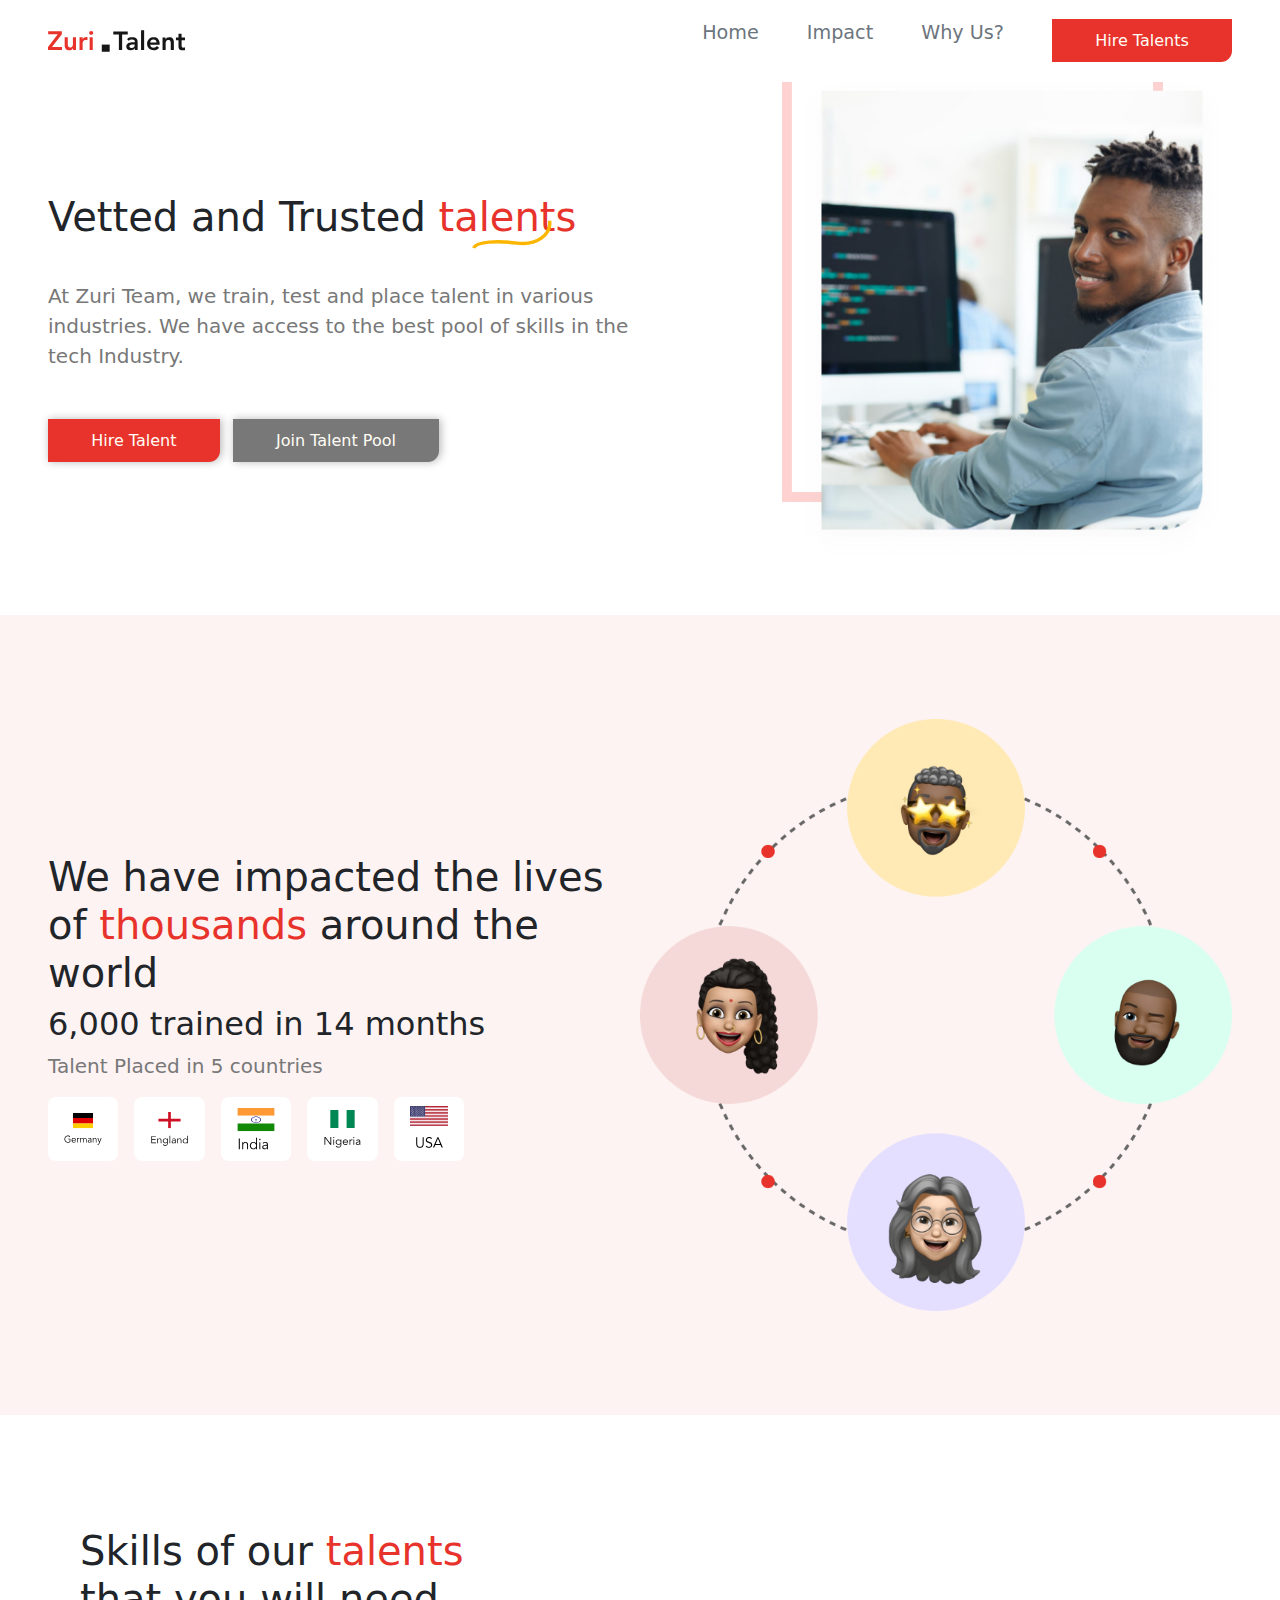
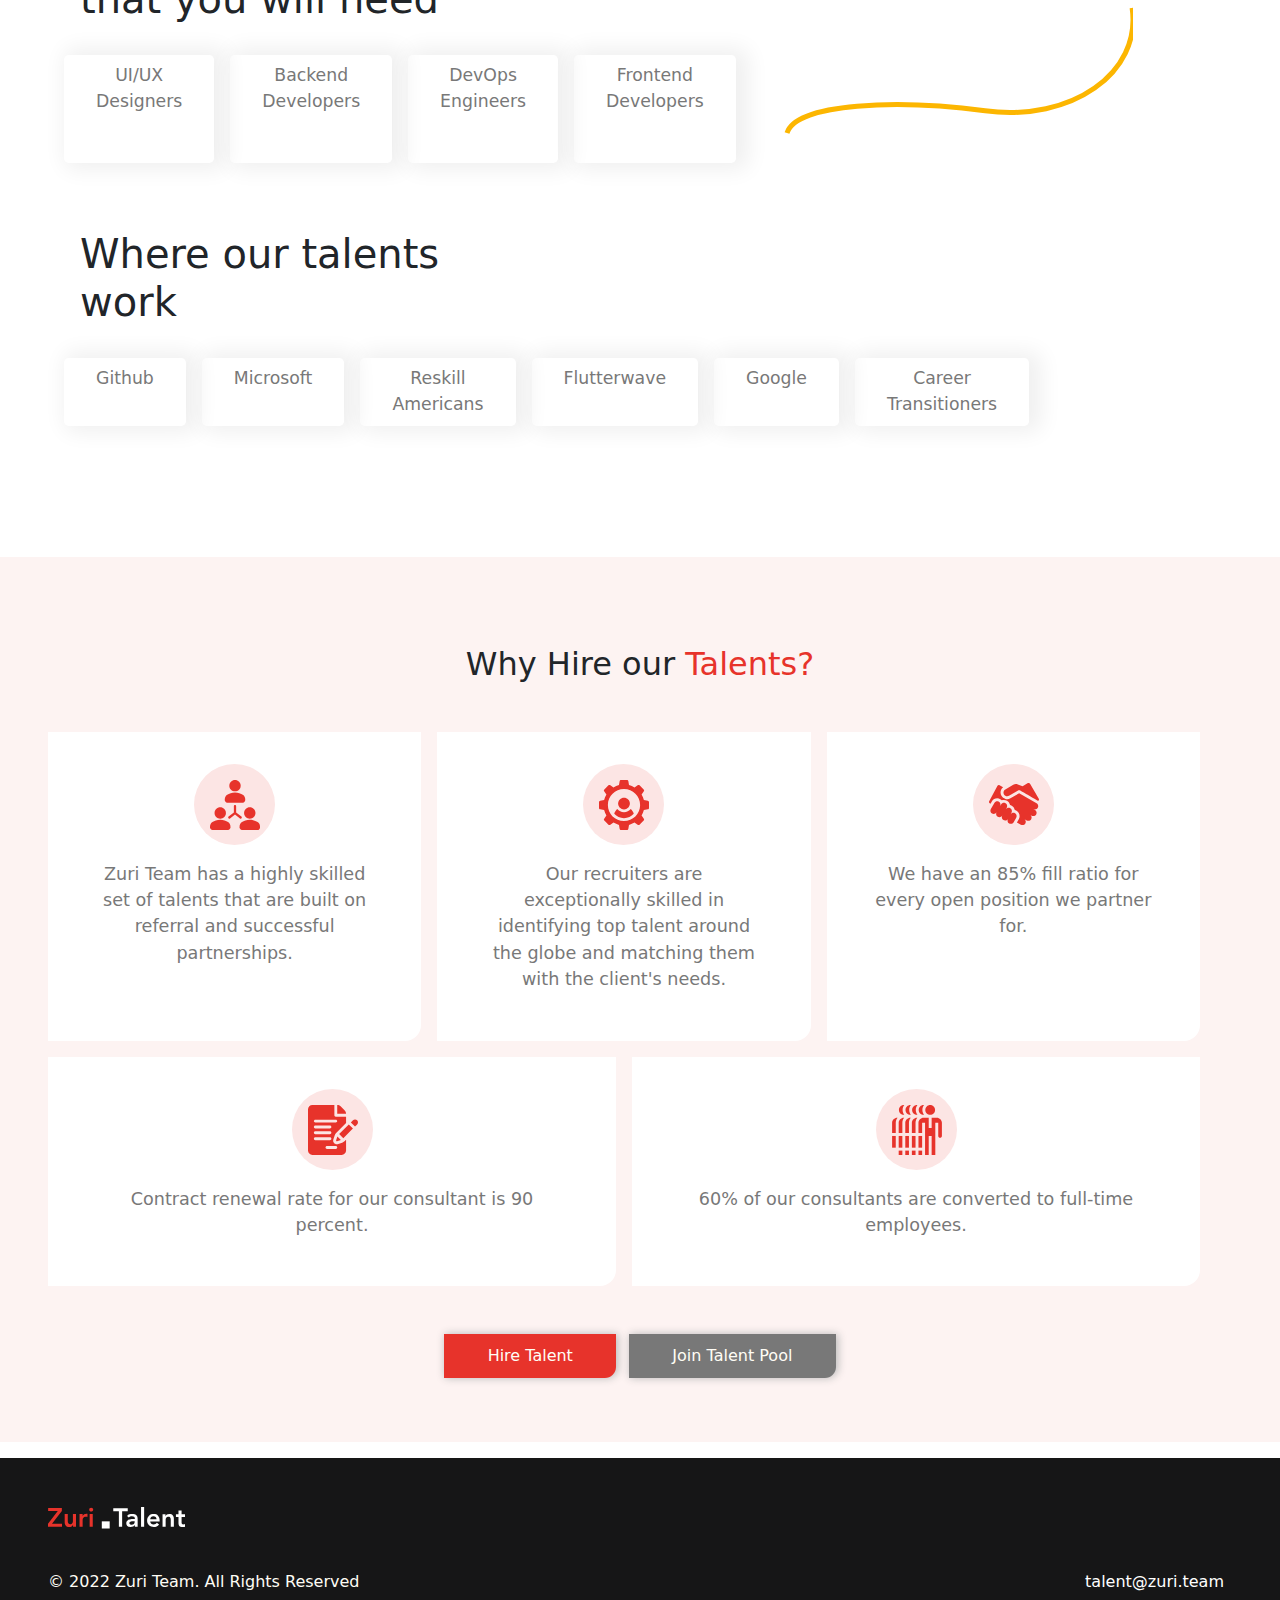
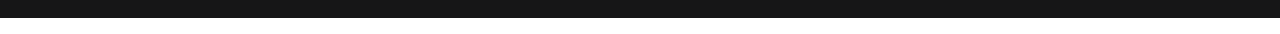
==== talent.html @ 1b3d65d3 "Add files via upload" ====
<!DOCTYPE html>
<html lang="en">

<head>
  <meta charset="UTF-8" />
  <meta http-equiv="X-UA-Compatible" content="IE=edge" />
  <meta name="viewport" content="width=device-width, initial-scale=1.0" />
  <link rel="stylesheet" href="https://cdnjs.cloudflare.com/ajax/libs/font-awesome/6.1.2/css/all.min.css"
    integrity="sha512-1sCRPdkRXhBV2PBLUdRb4tMg1w2YPf37qatUFeS7zlBy7jJI8Lf4VHwWfZZfpXtYSLy85pkm9GaYVYMfw5BC1A=="
    crossorigin="anonymous" referrerpolicy="no-referrer" />
  <link rel="shortcut icon" href="favicon.ico" type="image/x-icon" />
  <link rel="stylesheet" href="style.css" />
  <link rel="stylesheet" href="bootstrap.min.css" />
  <link rel="stylesheet" href="bootstrap.min.css.map">
  <title>Zuri | Talent</title>
</head>

<body>
  <div class="talent">
    <header class="talent-header">
      <div class="talent-header-wrapper">
        <div class="talent-logo-img">
          <a href="#"><img src="images/talent-images/logo2.svg" alt="" /></a>
        </div>
        <div class="talent-map">
          <div class="training-nav">
            <a href="#" class="text-secondary">Home</a>
          </div>

          <div class="training-nav">
            <a href="#impacts" class="text-secondary">Impact</a>
          </div>

          <div class="training-nav">
            <a href="#why-us" class="text-secondary">Why Us?</a>
          </div>

          <div>
            <button class="bg-red talent-btn">Hire Talents</button>
          </div>
        </div>
      </div>
    </header>

    <section class="talent-section-1">
      <div class="talent-section-1-flex mt-3">
        <div class="talent-section-1-flex-item">
          <h1 class="py-4 position-relative">Vetted and Trusted <span class="text-tomato">talents</span><span
              class="talent-h1-img"><img src="images/talent-images/thick2.svg" alt=""></span>
          </h1>

          <p class="mt-3 mb-5 text-semi-black fs-5">At Zuri Team, we train, test and place talent in various industries.
            We have access to the best pool of skills in the tech Industry.</p>
          <button class="bg-red talent-btn me-2">Hire Talent</button>
          <button class="bg-semi-black talent-btn">Join Talent Pool</button>
        </div>

        <div class="talent-section-1-flex-item">
          <img src="images/talent-images/section1.png" alt="" class="section-1 img-fluid">
        </div>
      </div>
    </section>

    <section class="talent-section-2" id="impacts">
      <div class="talent-section-2-container py-4 px-3 px-sm-4 px-md-5">
        <div class="talent-section-2-item">
          <h1>We have impacted the lives of <span class="text-tomato">thousands </span>around the world</h1>
          <h2>6,000 trained in 14 months</h2>
          <div class="text-semi-black fs-5">Talent Placed in 5 countries</div>
          <div class="countries-impacted">

            <div class="p-3 country">
              <img src="images/talent-images/GER.svg" alt="">
            </div>

            <div class="p-3 country">
              <img src="images/talent-images/ENG.svg" alt="">
            </div>

            <div class="p-3 country">
              <img src="images/talent-images/ind.svg" alt="">
            </div>

            <div class="p-3 country">
              <img src="images/talent-images/NIG.svg" alt="">
            </div>

            <div class="p-3 country">
              <img src="images/talent-images/ussa.svg" alt="">
            </div>

          </div>

        </div>
        <div class="talent-section-2-item img-section-2">
          <img src="images/talent-images/section2.png" alt="">
        </div>

      </div>
    </section>

    <section class="talent-section-3">
      <div class="talent-section-3-container">
        <div class="talent-skills my-5">
          <h1>Skills of our <span class="text-tomato">talents </span>that you will need</h1>
          <div class="skills">

            <div class="skill text-semi-black">UI/UX Designers</div>

            <div class="skill text-semi-black">Backend Developers</div>

            <div class="skill text-semi-black">DevOps Engineers</div>

            <div class="skill text-semi-black">Frontend Developers</div>

            <div class="position-relative line"><img src="images/talent-images/line1.svg"
                alt=""></div>

          </div>

          <div class="talent-work my-5">
            <h1>Where our talents work</h1>
            <div class="works">

              <div class="brand text-semi-black">Github</div>

              <div class="brand text-semi-black">Microsoft</div>

              <div class="brand text-semi-black">Reskill Americans</div>

              <div class="brand text-semi-black">Flutterwave</div>

              <div class="brand text-semi-black">Google</div>

              <div class="brand text-semi-black">Career Transitioners</div>

            </div>
          </div>
        </div>
    </section>

    <section class="talent-section-4" id="why-us">
      <div class="talent-section-4-container">
        <div class="text-center my-4">
          <h2>Why Hire our <span class="text-tomato">Talents?</span></h2>
        </div>
        <div class="talents-hire">

          <div class="talent-hire-item text-center">
            <div class="talent-img">
              <img src="images/talent-images/people.svg" alt="">
            </div>
            <p>Zuri Team has a highly skilled set of talents that are built on referral and successful partnerships.</p>
          </div>

          <div class="talent-hire-item text-center">
            <div class="talent-img">
              <img src="images/talent-images/mech.svg" alt="">
            </div>
            <p>Our recruiters are exceptionally skilled in identifying top talent around the globe and matching them with the client's needs.</p>
          </div>

          <div class="talent-hire-item text-center">
            <div class="talent-img">
              <img src="images/talent-images/hand.svg" alt="">
            </div>
            <p>We have an 85% fill ratio for every open position we partner for.</p>
          </div>

          <div class="talent-hire-item text-center">
            <div class="talent-img">
              <img src="images/talent-images/write.svg" alt="">
            </div>
            <p>Contract renewal rate for our consultant is 90 percent.</p>
          </div>

          <div class="talent-hire-item text-center">
            <div class="talent-img">
              <img src="images/talent-images/many.svg" alt="">
            </div>
            <p>60% of our consultants are converted to full-time employees.</p>
          </div>

        </div>

        <button class="bg-red talent-btn me-2">Hire Talent</button>
        <button class="bg-semi-black talent-btn">Join Talent Pool</button>

      </div>
    </section>

    <footer class="talent-footer training-footer">
      <div class="talent-footer-container px-5">
        <div class="logo-social pt-5">
          <div class="left-top">
            <a href="https://talent.zuri.team"><img src="images/talent-images/logo.svg"
                alt=""></a>
          </div>
          <div class="right-top d-flex gap-3 my-2">
            <a href="https://www.facebook.com/thezuriteam" class="my-1 talent-footer-link text-center text-white"><i
                class="fab fa-square-facebook"></i></a>

            <a href="https://www.linkedin.com/company/zuri-team"
              class="my-1 talent-footer-link text-center text-white"><i class="fab fa-linkedin"></i></a>

            <a href="https://twitter.com/thezuriteam" class="my-1 talent-footer-link text-center text-white"><i
                class="fab fa-square-twitter"></i></a>

            <a href="https://youtube.com/thezuriteam" class="my-1 talent-footer-link text-center text-white"><i
                class="fab fa-youtube"></i></a>
          </div>
        </div>

        <div class="talent-footer-bottom my-3">

          <div class="talent-privacy-policy my-4">
            <a href="mailto:talent@zuri.team" class="me-2 text-white">talent@zuri.team</a>

          </div>

          <div class="talent-footer-line" style="width: 100%;">

            <hr style="border: 1px solid #fff; width: 100%;">
          </div>
          <div class="talent-footer-copyright my-2">
            &copy; 2022 Zuri Team. All Rights Reserved
          </div>
        </div>
      </div>
    </footer>
  </div>
  <script src="script.js"></script>
</body>

</html>
---- style.css ----
@import url("//fonts.cdnfonts.com/css/graphik");

:root {
  --almost-white: #fffdf5;
  --light-gray: #d4d0d0;
  --talent-light-red: #fdf3f2;
  --tomato-color: #e7332b;
  --soft-black: #787878;
  --almost-black: #161617;
}

* {
  box-sizing: border-box;
  margin: 0;
  padding: 0;
}

html, body {
  scroll-behavior: smooth;
}

body {
  font-family: "graphik", sans-serif;
  background-color: #fff;
  color: var(--soft-black);
  font-size: 1rem;
  font-weight: 600;
}

a {
  text-decoration: none !important;
  /* color: var(--tomato-color) !important; */
}

a:hover {
  outline: none !important;
  border: none;
}

.text-tomato {
  color: var(--tomato-color);
}

a.text-tomato:hover {
  color: var(--tomato-color);
}

.text-black {
  color: var(--almost-black) !important;
}

a.text-black:hover {
  color: var(--almost-black);
}

.btn-red,
.bg-red {
  background-color: var(--tomato-color);
  color: var(--almost-white);
  border: none;
}

.bg-white {
  background-color: #fff !important;
}

.btn-white {
  background-color: var(--almost-white);
  color: var(--tomato-color);
  border: 1px solid var(--tomato-color);
}

.bg-soft-black {
  background-color: var(--soft-black);
  color: var(--almost-white);
}

.text-white,
a.text-white,
#text-white {
  color: #fff !important;
}

.text-semi-black {
  color: var(--soft-black);
}

.btn-red,
.btn-white {
  padding: 0.75rem 1.5rem;
  margin: 1rem;
  outline: none;
}

.btn-red:hover {
  border: 1px solid var(--tomato-color);
  background-color: var(--almost-white);
  color: var(--tomato-color);
}

.btn-white:hover {
  background-color: var(--tomato-color);
  color: var(--almost-white);
}

.talent-btn {
  position: relative;
  border-bottom-right-radius: 0.7rem;
  font-size: 1rem;
  padding: 0.6rem 2.7rem;
}

.talent-section-1 .talent-btn,
.talent-section-4 .talent-btn {
  box-shadow: 0.1rem 0 0.5rem #b9b9b9;
}

.talent-section-1 .talent-btn:hover,
.talent-section-4 .talent-btn:hover {
  box-shadow: 0.1rem 0 1rem #a5a4a4;
}

.bg-semi-black {
  background-color: var(--soft-black);
  color: var(--almost-white);
  border: none;
}

.header {
  background-color: var(--almost-white);
  width: 100%;
  height: 650px;
  text-align: center;
  padding: 5rem 2rem;
}

header p {
  max-width: 700px;
  margin: 0 auto;
}

.flex-cards,
.flex-footer {
  display: flex;
}

.flex-footer .footer-item {
  width: 25%;
}

.img {
  width: 100%;
}

.card {
  border: none !important;
  border-radius: 0 !important;
  background-color: var(--almost-white) !important;
}

.card .img {
  max-width: 120px;
  height: auto;
  margin-bottom: 3rem;
}

.home-footer {
  display: flex;
  justify-content: space-between;
  margin: 2rem;
  gap: 1rem;
}

/* Training Page Styles */

.training {
  background-color: var(--almost-white) !important;
}

.training-header {
  position: fixed;
  background-color: var(--almost-white);
  z-index: 4;
}

.training-enroll {
  max-width: 50%;
}

.training-logo-img {
  max-width: 300px;
  height: auto;
}

.training-logo-img img {
  width: 100%;
  height: auto;
}

.training-nav {
  font-size: 120%;
}

.training-circle {
  width: 5rem;
  height: 5rem;
  border-radius: 50%;
  border: 0.8rem solid var(--tomato-color);
  background-color: #e7736dee;
  z-index: 5;
}

.training-circle img {
  width: 100%;
}

.training-circle-support {
  width: 9.2rem;
  height: 3rem;
  padding: 0.4rem 1.7rem;
  background-color: var(--tomato-color);
  margin-left: -1.3rem;
  border-radius: 1rem;
  color: var(--almost-white);
  font-weight: bold;
}

.training-main#training-main {
  padding-top: 10rem;
}

.training-main .lady,
.training-main .male {
  max-width: 60%;
}

.gain-knowledge {
  max-width: 100%;
}

.gain-knowledge .line {
  max-width: 30%;
  height: auto;
}

.gain-knowledge .line img {
  width: 100%;
  height: auto;
}

.section1wire {
  max-width: 100px;
  height: auto;
  left: 20%;
}

.section1wire img {
  width: 100%;
  height: auto;
}

.maleface {
  left: 0;
  bottom: 3rem;
}

.training-section-3 .star {
  max-width: 200px;
  height: auto;
}

.section-3-wire {
  max-width: 110px;
  height: auto;
  margin-left: 150px;
}

.section-4 .training-merit {
  background-color: var(--almost-white) !important;
  width: 100%;
  display: flex;
  flex-wrap: wrap;
  justify-content: space-between;
}

.training-merit-item {
  border-radius: 1.7rem;
  padding: 1.5rem 2.4rem;
  transition: 0.3s;
  flex: 1 1 21.4rem;
  margin: 1.5rem 0.6rem;
  box-shadow: 0 0.2rem 1rem #fdd;
}

.training-merit-item:hover {
  transform: translateY(-1rem);
}

.training-merit-img {
  right: -1px;
  top: 0;
  width: 35%;
  height: auto;
}

.training-merit-img img {
  width: 100%;
  height: auto;
  right: -1px;
  top: 0;
}

.training-merit-item .card-number {
  font-size: 3rem;
  font-weight: 700;
  margin-top: 2rem;
  position: relative;
}

.training-merit p {
  font-size: 1.2rem !important;
  font-weight: 600;
  line-height: 1.6;
}

.training-merit .w-50 {
  width: 100%;
  font-size: 190%;
}

.section-5 {
  padding: 4rem;
}

.training .section-5 h1 {
  font-weight: 700;
}

.section-5 .btn-div button {
  background-color: var(--almost-white);
  color: var(--tomato-color);
  border: none;
  font-weight: 600;
  font-size: 110%;
  box-shadow: 0 0 0.4rem #a7231c;
}

.section-5-group {
  display: block;
}

.section-5-group .team-mentorship {
  display: flex;
  justify-content: space-between;
  flex-direction: row;
  align-items: center;
  width: 100%;
  flex-wrap: wrap;
  overflow: auto;
}

.section-5-group .team-item {
  margin: 0.75rem 0.75rem 0.75rem 0;
  border: 2px solid #fff4f4;
  display: flex;
  align-items: center;
  z-index: 3;
  min-width: 12rem;
  cursor: not-allowed;
}

.section-5-group .team-item div {
  max-width: 3rem;
  height: auto;
  margin-right: 0.2rem;
}

.section-5 .dot-section-5 {
  max-width: 10%;
  bottom: 2rem;
  left: 2rem;
  z-index: 3;
}

.section-6 {
  max-width: 100%;
}

.section-6 .area-images img {
  max-width: 2.5rem;
  height: auto;
  margin: 0.3rem;
}

.section-6 .key-areas .area {
  background-color: #fff;
  box-shadow: 0 0.2rem 2rem #fdd;
  border-radius: 2rem;
  padding: 2rem;
}

.training-s6-img {
  max-width: 8rem;
  height: auto;
}

.training-s6-img img {
  width: 100%;
  height: auto;
}

.key-areas {
  display: flex;
  justify-content: space-between;
  align-items: center;
  flex-wrap: wrap;
}

.key-areas .area {
  min-height: 22rem;
  flex: 1 1 21.4rem;
}

.section-7 .faq-table {
  max-width: 1000px;
}

.section-7 .faq-heading img {
  max-width: 6rem;
  height: auto;
  display: inline-block;
  margin-left: 30%;
}

.faq-item {
  border: 1px solid var(--light-gray);
}

.faq-visible {
  padding: 0.5rem;
}

.faq-visible button {
  outline: none;
  border: none;
  background-color: var(--almost-white);
  font-size: 1.1rem;
}

.section-7-bottom img {
  max-width: 13%;
}

.part-full {
  color: var(--almost-white);
  background-color: var(--almost-black);
  border-radius: 3rem;
  padding: 2.8rem !important;
  height: 100%;
  z-index: 2;
}

.part-full .ul {
  font-weight: 400;
  margin-left: -0.9rem;
}

.part-full .part-full-img-1 {
  max-width: 7rem;
  bottom: 3rem;
  right: 3rem;
}

.part-full .part-full-img-2 {
  max-width: 9rem;
  bottom: 3rem;
  right: 3rem;
}

.part-full .part-full-img-1 img,
.part-full .part-full-img-2 img {
  width: 100%;
  height: auto;
}

.section-8 {
  margin-bottom: 6rem;
}

.section-8 .program-category {
  display: flex;
  justify-content: space-between;
  align-items: center;
  flex-wrap: wrap;
}

.section-8 .program-category .part-full {
  flex: 1 1 380px;
}

.section-8 .section-8-circle-1 {
  max-width: 8rem;
  bottom: -1.5rem;
  right: -1rem;
  z-index: 1;
}

.section-8 .section-8-circle-1 img {
  width: 100%;
  height: auto;
}

.section-8 .section-8-circle-2 {
  max-width: 6rem;
  bottom: -6rem;
  left: 0;
  z-index: 1;
}

.section-8 .section-8-circle-2 img {
  width: 100%;
  height: auto;
}

.section-9 {
  margin: 1rem 2rem;
}

.section-9-container {
  border-radius: 2rem;
}

.section-9 .section-9-container h1 {
  font-size: 3rem;
  max-width: 50%;
}

.section-9-link {
  background-color: var(--almost-white);
  color: var(--tomato-color);
  box-shadow: 0 0 0.2rem #891b15;
  transition: 0.2s;
  margin-bottom: 4rem !important;
}

.section-9-link:hover {
  box-shadow: 0 0 0.4rem #891b15;
  transition: 0.2s;
}

.section-9-container .top-left {
  max-width: 5rem;
  height: auto;
  top: 12%;
  left: 8%;
}

.section-9-container .top-right {
  max-width: 8rem;
  height: auto;
  top: 0;
  right: 0;
}

.section-9-container .bottom-right {
  max-width: 7rem;
  height: auto;
  bottom: 0;
  right: 0;
}

.section-9-container .bottom-left {
  max-width: 6rem;
  height: auto;
  bottom: 0;
  left: 0;
}

.section-9-container .top-left img,
.section-9-container .top-right img,
.section-9-container .bottom-right img,
.section-9-container .bottom-left img {
  width: 100%;
  height: auto;
}

.training-footer .training-footer-container a.training-footer-link {
  width: 2.5rem;
  height: 2.5rem;
  display: flex;
  align-items: center;
  justify-content: center;
}

.talent-footer .talent-footer-container a.talent-footer-link {
  font-size: 2rem;
  display: flex;
  align-items: center;
  justify-content: center;
}

.training-footer-container .logo-social,
.talent-footer-container .logo-social {
  display: flex;
  justify-content: space-between;
  align-items: center;
  margin: 1rem auto;
}

.training-footer-container .training-footer-bottom,
.talent-footer-container .talent-footer-bottom {
  display: flex;
  flex-direction: row-reverse;
  justify-content: space-between;
  align-items: center;
  width: 100%;
}

.training-footer-container .training-privacy-policy {
  display: flex;
}

/* Talent Styles */

.talent .talent-header {
  width: 100%;
  background-color: #fff;
  position: fixed;
  z-index: 6;
}

.talent-header-wrapper {
  padding: 1.2rem 3rem;
  margin: 0 auto;
  display: flex;
  justify-content: space-between;
  align-items: center;
  max-width: 1300px;
}

.talent-map {
  display: flex;
  gap: 3rem;
}

.talent-h1-img {
  position: absolute;
  right: 6rem;
  bottom: 0.6rem;
  width: 5rem;
}

.talent-section-1 {
  padding-top: 6rem;
  padding: 2rem;
  width: 100% !important;
}

.talent-section-1 p {
  font-weight: 450;
}

.talent-section-1-flex {
  display: flex;
  flex-direction: row;
  justify-content: space-between;
  align-items: center;
  gap: 4rem;
}

.talent-section-1 p {
  max-width: 600px;
}

.talent-section-1-flex .talent-section-1-flex-item {
  padding: 1rem;
}

.talent-section-1-flex .talent-section-1-flex-item img {
  max-width: 450px;
  width: 100%;
  height: auto;
}

.talent-section-2 {
  background-color: var(--talent-light-red);
  padding: 5rem 0;
  min-width: 100%;
}

.talent-section-2 .talent-section-2-container {
  display: flex;
  flex-direction: row;
  justify-content: space-between;
  align-items: center;
  width: 100%;
  flex-grow: 1;
}

.talent-section-2-container .talent-section-2-item {
  position: relative;
  width: 100%;
}

.talent-section-2 .countries-impacted {
  display: flex;
  gap: 1rem;
  margin: 1rem 0;
}

.countries-impacted .country {
  border-radius: 0.5rem;
  background-color: #fff;
  max-width: 400px;
  width: 4.4rem;
  height: 4rem;
  display: flex;
  align-items: center;
  justify-content: center;
  padding: 0.3rem;
}

.countries-impacted .country img {
  width: 100%;
  height: auto;
}

.talent-section-2-item.img-section-2 {
  width: 100%;
  height: auto;
}

.talent-section-2-item.img-section-2 img {
  max-width: 100%;
  height: auto;
}

.talent-section-3 {
  padding: 4rem 5%;
}

.talent-work h1,
.talent-skills h1 {
  margin: 2rem 1rem;
}

.talent-section-3 .skills,
.talent-skills .works {
  font-size: 1.08rem;
  display: flex;
  justify-content: stretch;
  flex-wrap: wrap;
  width: 100%;
  max-width: 1000px;
}

.talent-skills h1 {
  max-width: 400px;
}

.skills .skill,
.works .brand {
  margin-bottom: 1.2rem;
  border-radius: 0.3rem;
  text-align: center;
  flex: 0 1 5rem;
  padding: 0.5rem 2rem;
  box-shadow: 0.4rem 0 1.3rem 0.4rem #f0f0f0;
  transition: 0.3s;
}

.skills .skill:hover,
.works .brand:hover {
  transition: 0.3s;
  transform: translateY(-1rem);
}

.skills .skill:not(:last-child),
.works .brand:not(:last-child) {
  margin-right: 1rem;
}

.skills .line {
  width: 12%;
  right: -2rem;
  top: -3rem;
}

.talent-section-4 {
  background-color: var(--talent-light-red);
  padding-top: 4rem;
  padding-bottom: 4rem;
  margin-bottom: 0;
}

.talent-section-4-container {
  position: relative;
  text-align: center;
}

.talents-hire {
  position: relative;
  max-width: 90%;
  margin: 3rem 3rem;
  display: flex;
  justify-content: space-between;
  /* align-items: stretch; */
  gap: 1rem;
  flex-wrap: wrap;
}

.talent-hire-item {
  max-width: 100%;
  background-color: #fff;
  color: var(--soft-black);
  flex: 1 1 19rem;
  border-bottom-right-radius: 1rem;
  padding: 2rem;
  font-weight: 500;
}

.talent-hire-item:hover {
  background-color: var(--almost-black);
  color: var(--light-gray);
}

.talent-hire-item p {
  font-size: 1.1rem;
  margin: 1rem;
}

.talent-footer {
  background-color: var(--almost-black);
  color: var(--almost-white);
  margin-top: 0;
}

.talent-footer-line {
  display: none;
}

.talent-footer-container .left-top {
  text-align: center !important;
  justify-self: center !important;
}

@media only screen and (min-width: 1200px) {
  .mentorship .section-5-group {
    display: block;
    min-width: 40%;
    justify-self: space-between;
    margin-bottom: 6rem;
  }

  .mentorship {
    width: 100%;
  }
}

@media only screen and (max-width: 1200px) {
  .training-main .male {
    display: none;
  }

  .talent-section-1-flex {
    flex-direction: column !important;
    gap: 2rem;
    justify-content: center;
    align-items: center;
    text-align: center;
  }

  .skills .line {
    display: none;
  }
}

@media only screen and (max-width: 1000px) {
  .training-section-3 .star {
    display: none !important;
  }

  .training-purpose {
    text-align: center;
  }

  .section-5,
  .section-6 {
    padding: 2rem 1rem !important;
  }

  .talent-section-2 .talent-section-2-container {
    flex-direction: column;
    justify-content: center;
    align-items: center;
    width: 100%;
    flex-grow: 1;
    text-align: center;
  }

  .talent-section-2 .countries-impacted {
    gap: 2%;
    justify-content: center;
  }
}

@media only screen and (max-width: 900px) {
  .training-nav {
    display: none;
  }
}

@media only screen and (max-width: 768px) {
  .section-5-group .team-mentorship {
    padding: 1rem !important;
  }

  .training-footer-container .logo-social,
  .talent-footer-container .logo-social {
    text-align: center !important;
    flex-direction: column;
    gap: 1rem;
  }

  .section-5-group .team-item {
    min-width: 8rem !important;
  }

  .key-areas .area {
    min-height: 20rem;
  }

  .section-9 .section-9-container h1 {
    font-size: 2rem;
    max-width: 65%;
  }

  .training-footer-container .training-footer-bottom,
  .talent-footer-container .talent-footer-bottom {
    flex-direction: column;
    gap: 1rem;
  }

  .training-footer-container .training-privacy-policy,
  .talent-footer-container .talent-privacy-policy {
    flex-direction: column;
    gap: 1rem;
    justify-content: center;
    align-items: center;
  }

  .talent-footer-copyright {
    text-align: center;
  }

  .home-footer {
    flex-direction: column;
    align-items: center;
    text-align: center;
  }

  .talent-header-wrapper {
    padding: 1.2rem;
  }

  .talent-footer-line {
    display: block;
  }

  
}

@media only screen and (max-width: 576px) {

  .training-circle {
    width: 3.5rem;
    height: 3.5rem;
  }
  
  .training-circle-support {
    width: 7.6rem;
    height: 2.2rem;
    font-size: 0.8rem;
    padding: 0.4rem 1.7rem;
    background-color: var(--tomato-color);
    margin-left: -1.3rem;
    border-radius: 0.6rem;
    color: var(--almost-white);
    font-weight: 600;
  }

  .countries-impacted .country {
    border-radius: 0.4rem;
    background-color: #fff;
    max-width: 300px;
    width: 16%;
    height: 3.2rem;
    padding: 2%;
  }

  .talent-section-2 .countries-impacted {
    gap: 2%;
    justify-content: center;
  }

  .talent-btn {
    position: relative;
    border-bottom-right-radius: 0.6rem;
    font-size: 0.9rem;
    padding: 0.3rem 1.5rem;
  }

  .talent-section-1 {
    padding: 0.8rem;
    max-width: 100% !important;
    margin-left: auto !important;
    margin-right: auto !important;
  }

  .talent-section-1-flex {
    gap: 0;
  }

  .talent-section-1-flex .talent-section-1-flex-item img {
    width: 100%;
    height: auto;
  }

  .talent-section-1,
  .talent-section-2 {
    text-align: center;
  }

  .talent-section-2-item.img-section-2 img {
    max-width: 90%;
    height: auto;
  }

  .skills,
  .works {
    justify-content: space-between;
  }

  .skills .skill,
  .works .brand {
    padding: 0.4rem 1.4rem;
    flex: 0 1 4rem;
    align-items: stretch;
  }

}

@media only screen and (max-width: 375px) {
  .talent-btn {
    position: relative;
    border-bottom-right-radius: 0.6rem;
    font-size: 0.9rem;
    padding: 0.2rem 1.2rem;
    margin: 0.2rem;
  }

  .skills .skill,
  .works .brand {
    padding: 0.3rem 1rem;
    flex: 1 1 3rem;
  }

  
  /* .talent-section-4 {
    padding: 2rem 5%;
    margin: 1rem -8% !important;
  } */
}
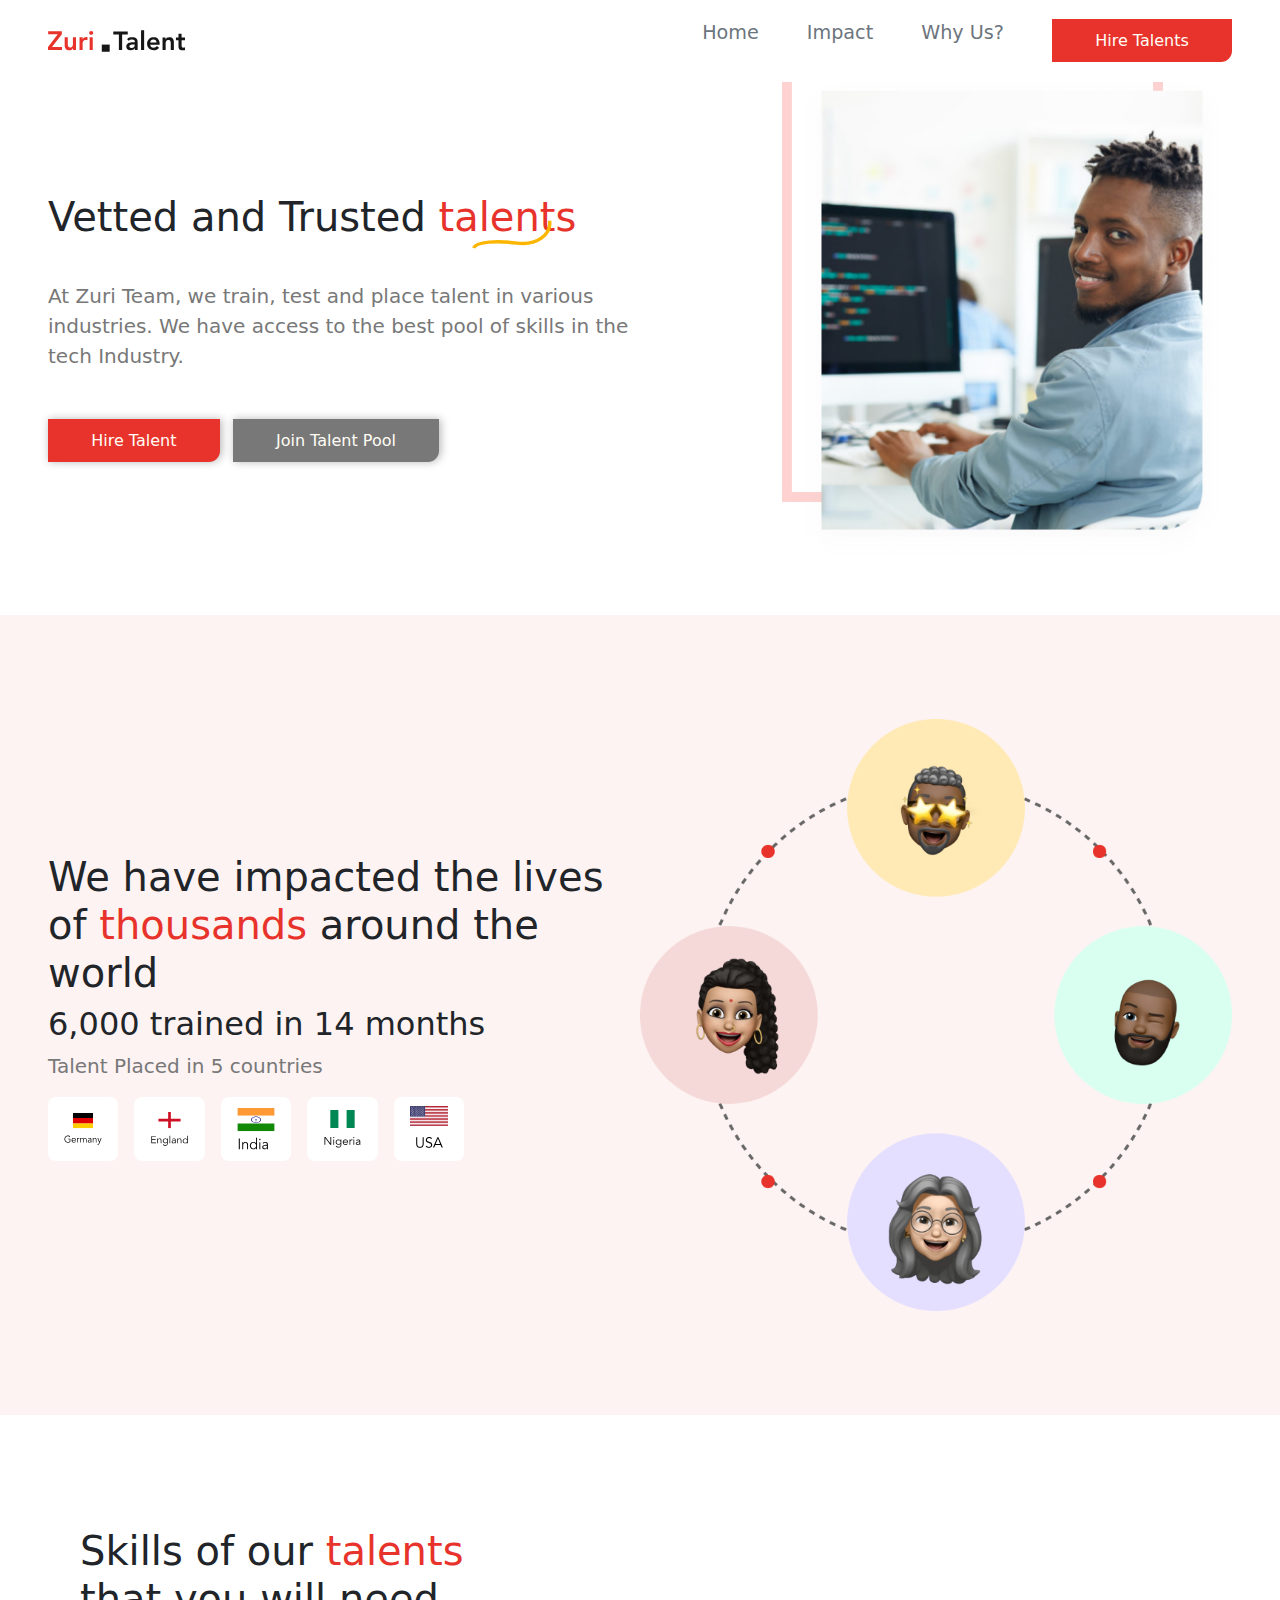
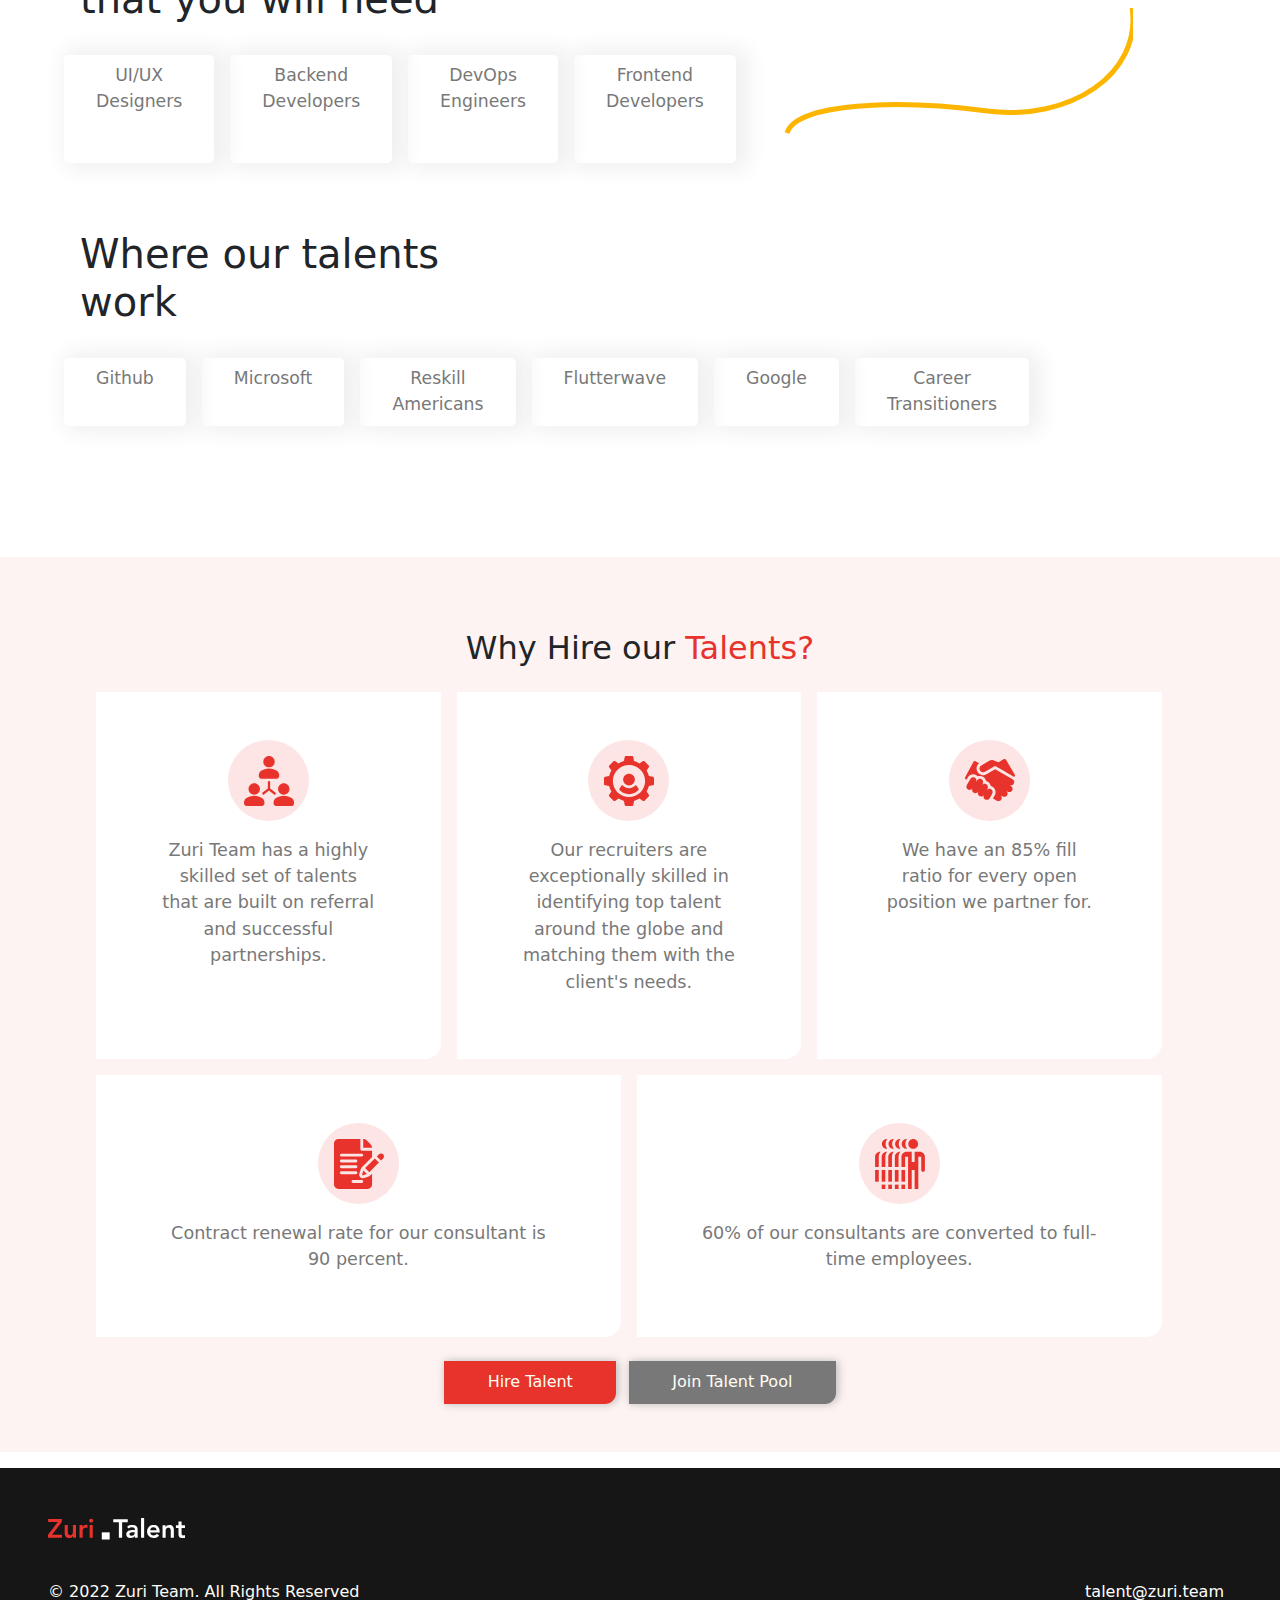
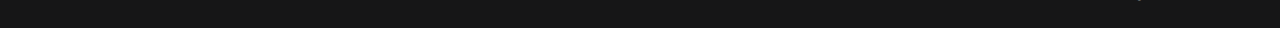
==== commit 31ba9cc1: "Update talent.html" ====
--- a/talent.html
+++ b/talent.html
@@ -139,42 +139,42 @@
         </div>
     </section>
 
-    <section class="talent-section-4" id="why-us">
-      <div class="talent-section-4-container">
+    <section class="talent-section-4 py-5 px-3 px-md-4 px-lg-5" id="why-us">
+      <div class="talent-section-4-container mx-auto">
         <div class="text-center my-4">
           <h2>Why Hire our <span class="text-tomato">Talents?</span></h2>
         </div>
-        <div class="talents-hire">
-
-          <div class="talent-hire-item text-center">
+        <div class="talents-hire my-4">
+
+          <div class="talent-hire-item text-center p-3 p-md-5">
             <div class="talent-img">
               <img src="images/talent-images/people.svg" alt="">
             </div>
             <p>Zuri Team has a highly skilled set of talents that are built on referral and successful partnerships.</p>
           </div>
 
-          <div class="talent-hire-item text-center">
+          <div class="talent-hire-item text-center p-3 p-md-5">
             <div class="talent-img">
               <img src="images/talent-images/mech.svg" alt="">
             </div>
             <p>Our recruiters are exceptionally skilled in identifying top talent around the globe and matching them with the client's needs.</p>
           </div>
 
-          <div class="talent-hire-item text-center">
+          <div class="talent-hire-item text-center p-3 p-md-5">
             <div class="talent-img">
               <img src="images/talent-images/hand.svg" alt="">
             </div>
             <p>We have an 85% fill ratio for every open position we partner for.</p>
           </div>
 
-          <div class="talent-hire-item text-center">
+          <div class="talent-hire-item text-center p-3 p-md-5">
             <div class="talent-img">
               <img src="images/talent-images/write.svg" alt="">
             </div>
             <p>Contract renewal rate for our consultant is 90 percent.</p>
           </div>
 
-          <div class="talent-hire-item text-center">
+          <div class="talent-hire-item text-center p-3 p-md-5">
             <div class="talent-img">
               <img src="images/talent-images/many.svg" alt="">
             </div>
@@ -232,4 +232,4 @@
   <script src="script.js"></script>
 </body>
 
-</html>+</html>
--- a/style.css
+++ b/style.css
@@ -285,7 +285,6 @@
 
 .training-merit-item {
   border-radius: 1.7rem;
-  padding: 1.5rem 2.4rem;
   transition: 0.3s;
   flex: 1 1 21.4rem;
   margin: 1.5rem 0.6rem;
@@ -396,7 +395,8 @@
   background-color: #fff;
   box-shadow: 0 0.2rem 2rem #fdd;
   border-radius: 2rem;
-  padding: 2rem;
+  min-height: 22rem;
+  flex: 1 1 21.4rem;
 }
 
 .training-s6-img {
@@ -412,13 +412,8 @@
 .key-areas {
   display: flex;
   justify-content: space-between;
-  align-items: center;
+  align-items: stretch;
   flex-wrap: wrap;
-}
-
-.key-areas .area {
-  min-height: 22rem;
-  flex: 1 1 21.4rem;
 }
 
 .section-7 .faq-table {
@@ -455,7 +450,6 @@
   color: var(--almost-white);
   background-color: var(--almost-black);
   border-radius: 3rem;
-  padding: 2.8rem !important;
   height: 100%;
   z-index: 2;
 }
@@ -520,10 +514,6 @@
 .section-8 .section-8-circle-2 img {
   width: 100%;
   height: auto;
-}
-
-.section-9 {
-  margin: 1rem 2rem;
 }
 
 .section-9-container {
@@ -926,8 +916,15 @@
     min-width: 8rem !important;
   }
 
+  .key-areas {
+    flex-direction: column;
+    gap: 1rem;
+    align-items: center;
+  }
+
   .key-areas .area {
     min-height: 20rem;
+    
   }
 
   .section-9 .section-9-container h1 {
@@ -1070,4 +1067,4 @@
     padding: 2rem 5%;
     margin: 1rem -8% !important;
   } */
-}+}
